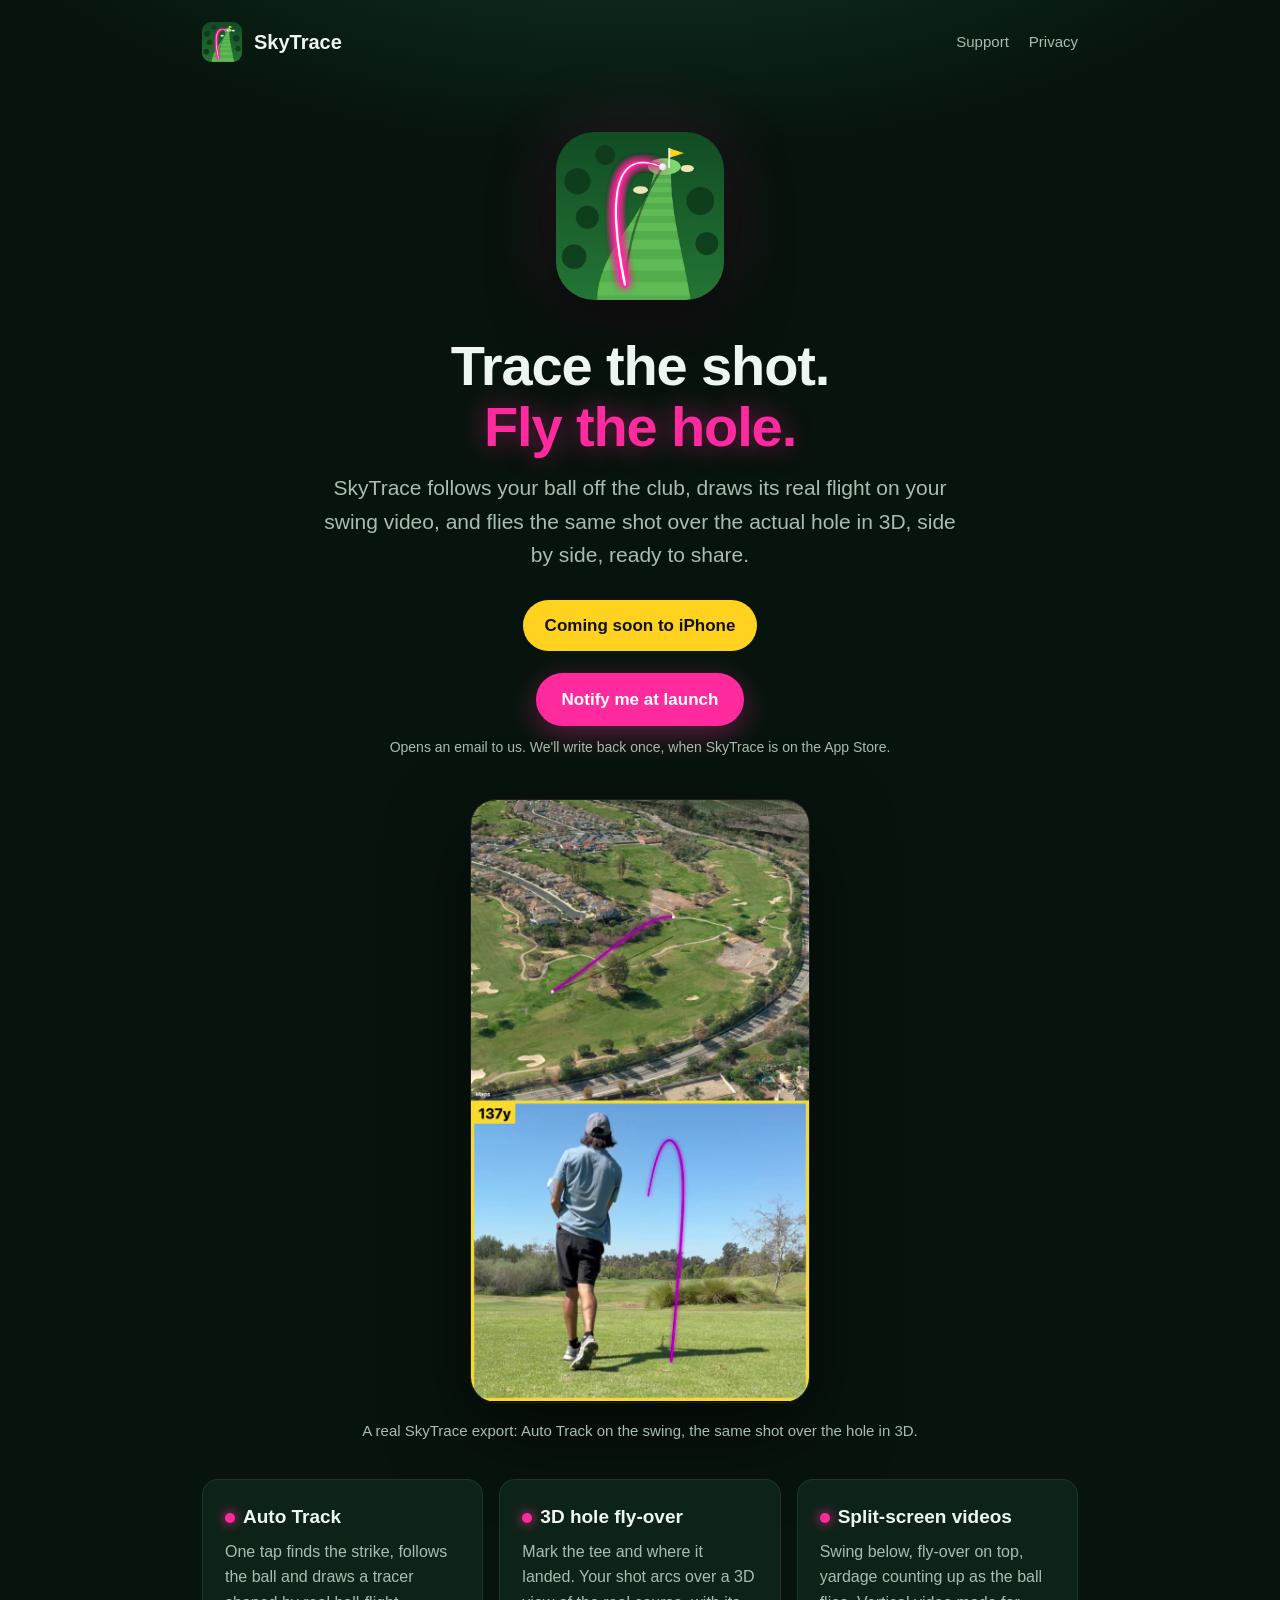
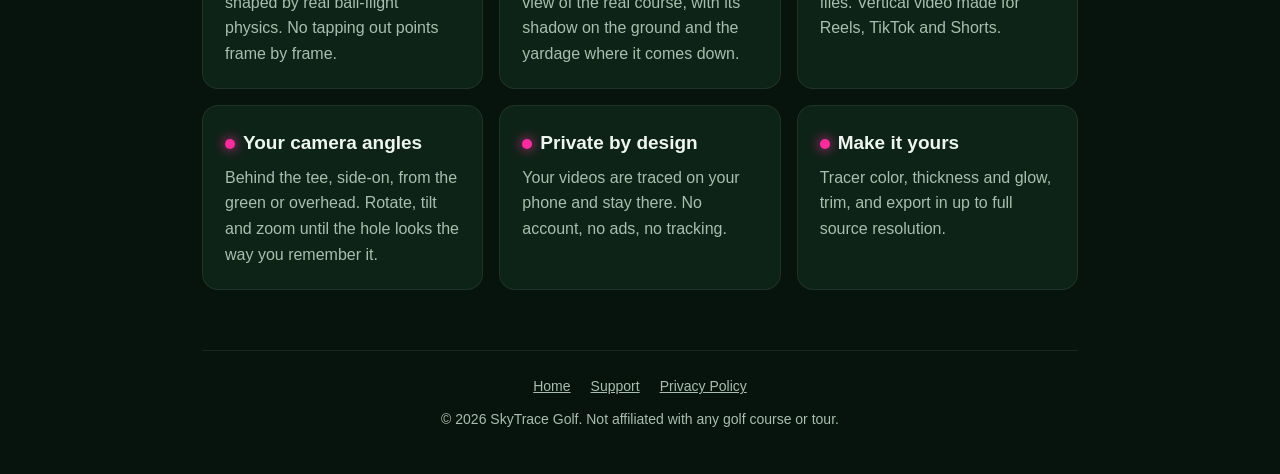
==== index.html @ c8bcfa70 "Publish site 2026-10-10 20:21" ====
<!doctype html>
<html lang="en">
<head>
<meta charset="utf-8">
<meta name="viewport" content="width=device-width, initial-scale=1">
<title>SkyTrace Golf: Shot Tracer + 3D Hole Flyover</title>
<meta name="description" content="Trace your golf shots automatically and watch them fly over the real hole in 3D. Coming soon to iPhone.">
<meta property="og:title" content="SkyTrace Golf: Shot Tracer + 3D Hole Flyover">
<meta property="og:description" content="Trace your golf shots automatically and watch them fly over the real hole in 3D. Coming soon to iPhone.">
<meta property="og:image" content="https://golfskytrace.app/demo-poster.jpg">
<meta name="theme-color" content="#07140d">
<link rel="icon" href="/icon.png">
<link rel="apple-touch-icon" href="/apple-touch-icon.png">
<link rel="stylesheet" href="/style.css">
</head>
<body>
<div class="wrap">
<header>
  <a class="brand" href="/"><img src="/icon.png" alt="SkyTrace app icon">SkyTrace</a>
  <nav><a href="/support/">Support</a><a href="/privacy/">Privacy</a></nav>
</header>
<main>
<section class="hero">
  <img src="/icon.png" alt="SkyTrace Golf">
  <h1>Trace the shot.<br><em>Fly the hole.</em></h1>
  <p class="lead">SkyTrace follows your ball off the club, draws its real flight on your swing video, and flies the same shot over the actual hole in 3D, side by side, ready to share.</p>
  <span class="badge">Coming soon to iPhone</span>
  <p class="notify"><a class="button" href="mailto:support@golfskytrace.app?subject=Notify%20me%20when%20SkyTrace%20launches&body=Please%20let%20me%20know%20when%20SkyTrace%20Golf%20is%20on%20the%20App%20Store.">Notify me at launch</a><br><small>Opens an email to us. We'll write back once, when SkyTrace is on the App Store.</small></p>
</section>
<section>
  <div class="demo">
    <video src="/demo.mp4" poster="/demo-poster.jpg" autoplay muted loop playsinline preload="metadata" aria-label="SkyTrace demo: a golf swing with a pink tracer below, and the same shot flying over a 3D view of the hole above, with the yardage counting up to 186 yards"></video>
  </div>
  <p class="demo-caption">A real SkyTrace export: Auto Track on the swing, the same shot over the hole in 3D.</p>
</section>
<section class="grid">
  <div class="card"><h3><span class="dot"></span>Auto Track</h3><p>One tap finds the strike, follows the ball and draws a tracer shaped by real ball-flight physics. No tapping out points frame by frame.</p></div>
  <div class="card"><h3><span class="dot"></span>3D hole fly-over</h3><p>Mark the tee and where it landed. Your shot arcs over a 3D view of the real course, with its shadow on the ground and the yardage where it comes down.</p></div>
  <div class="card"><h3><span class="dot"></span>Split-screen videos</h3><p>Swing below, fly-over on top, yardage counting up as the ball flies. Vertical video made for Reels, TikTok and Shorts.</p></div>
  <div class="card"><h3><span class="dot"></span>Your camera angles</h3><p>Behind the tee, side-on, from the green or overhead. Rotate, tilt and zoom until the hole looks the way you remember it.</p></div>
  <div class="card"><h3><span class="dot"></span>Private by design</h3><p>Your videos are traced on your phone and stay there. No account, no ads, no tracking.</p></div>
  <div class="card"><h3><span class="dot"></span>Make it yours</h3><p>Tracer color, thickness and glow, trim, and export in up to full source resolution.</p></div>
</section>
</main>
<footer>
  <a href="/">Home</a><a href="/support/">Support</a><a href="/privacy/">Privacy Policy</a>
  <div style="margin-top:10px">© 2026 SkyTrace Golf. Not affiliated with any golf course or tour.</div>
</footer>
</div>
</body>
</html>
---- style.css ----
:root { --bg:#07140d; --panel:#0e2318; --text:#eef6f0; --muted:#a9bdb0; --pink:#ff2a9e; --yellow:#ffd21f; --green:#3fae57; }
* { box-sizing:border-box; }
body { margin:0; background:radial-gradient(1200px 600px at 50% -10%, #14402a 0%, var(--bg) 60%); color:var(--text);
  font:17px/1.6 -apple-system, BlinkMacSystemFont, "SF Pro Text", "Segoe UI", Roboto, Helvetica, Arial, sans-serif; }
a { color:var(--yellow); }
.wrap { max-width:920px; margin:0 auto; padding:0 22px; }
header { display:flex; align-items:center; justify-content:space-between; padding:22px 0; }
.brand { display:flex; align-items:center; gap:12px; font-weight:700; font-size:20px; color:var(--text); text-decoration:none; }
.brand img { width:40px; height:40px; border-radius:9px; }
nav a { color:var(--muted); text-decoration:none; margin-left:20px; font-size:15px; }
nav a:hover { color:var(--text); }
.hero { text-align:center; padding:48px 0 30px; }
.hero img { width:168px; height:168px; border-radius:38px; box-shadow:0 24px 60px rgba(0,0,0,.55), 0 0 80px rgba(255,42,158,.18); }
h1 { font-size:clamp(34px, 6vw, 56px); line-height:1.08; margin:28px 0 14px; letter-spacing:-.02em; }
h1 em { font-style:normal; color:var(--pink); text-shadow:0 0 28px rgba(255,42,158,.5); }
.lead { font-size:clamp(18px, 2.4vw, 21px); color:var(--muted); max-width:640px; margin:0 auto 28px; }
.badge { display:inline-block; padding:12px 22px; border-radius:999px; background:var(--yellow); color:#111; font-weight:700; }
.grid { display:grid; grid-template-columns:repeat(auto-fit, minmax(250px, 1fr)); gap:16px; padding:36px 0 20px; }
.card { background:var(--panel); border:1px solid rgba(255,255,255,.07); border-radius:16px; padding:22px; }
.card h3 { margin:0 0 6px; font-size:19px; }
.card p { margin:0; color:var(--muted); font-size:16px; }
.dot { display:inline-block; width:10px; height:10px; border-radius:50%; background:var(--pink); box-shadow:0 0 12px var(--pink); margin-right:8px; }
main.doc { max-width:720px; padding-bottom:40px; }
main.doc h1 { font-size:38px; margin-top:20px; }
main.doc h2 { font-size:22px; margin:34px 0 8px; }
main.doc p, main.doc li { color:#d3e2d8; }
.updated { color:var(--muted); font-size:15px; }
footer { border-top:1px solid rgba(255,255,255,.08); margin-top:40px; padding:24px 0 44px; color:var(--muted); font-size:14px; text-align:center; }
footer a { color:var(--muted); margin:0 10px; }
.notify { margin:22px 0 0; }
.notify small { display:block; margin-top:10px; color:var(--muted); font-size:14px; }
.button { display:inline-block; padding:13px 26px; border-radius:999px; background:var(--pink); color:#fff; font-weight:700; text-decoration:none; box-shadow:0 8px 30px rgba(255,42,158,.35); }
.button:hover { filter:brightness(1.1); }
.demo { display:flex; justify-content:center; padding:10px 0 6px; }
.demo video { width:min(340px, 82vw); aspect-ratio:9/16; border-radius:26px; border:1px solid rgba(255,255,255,.12); box-shadow:0 30px 80px rgba(0,0,0,.6); background:#000; }
.demo-caption { text-align:center; color:var(--muted); font-size:15px; margin:10px 0 0; }
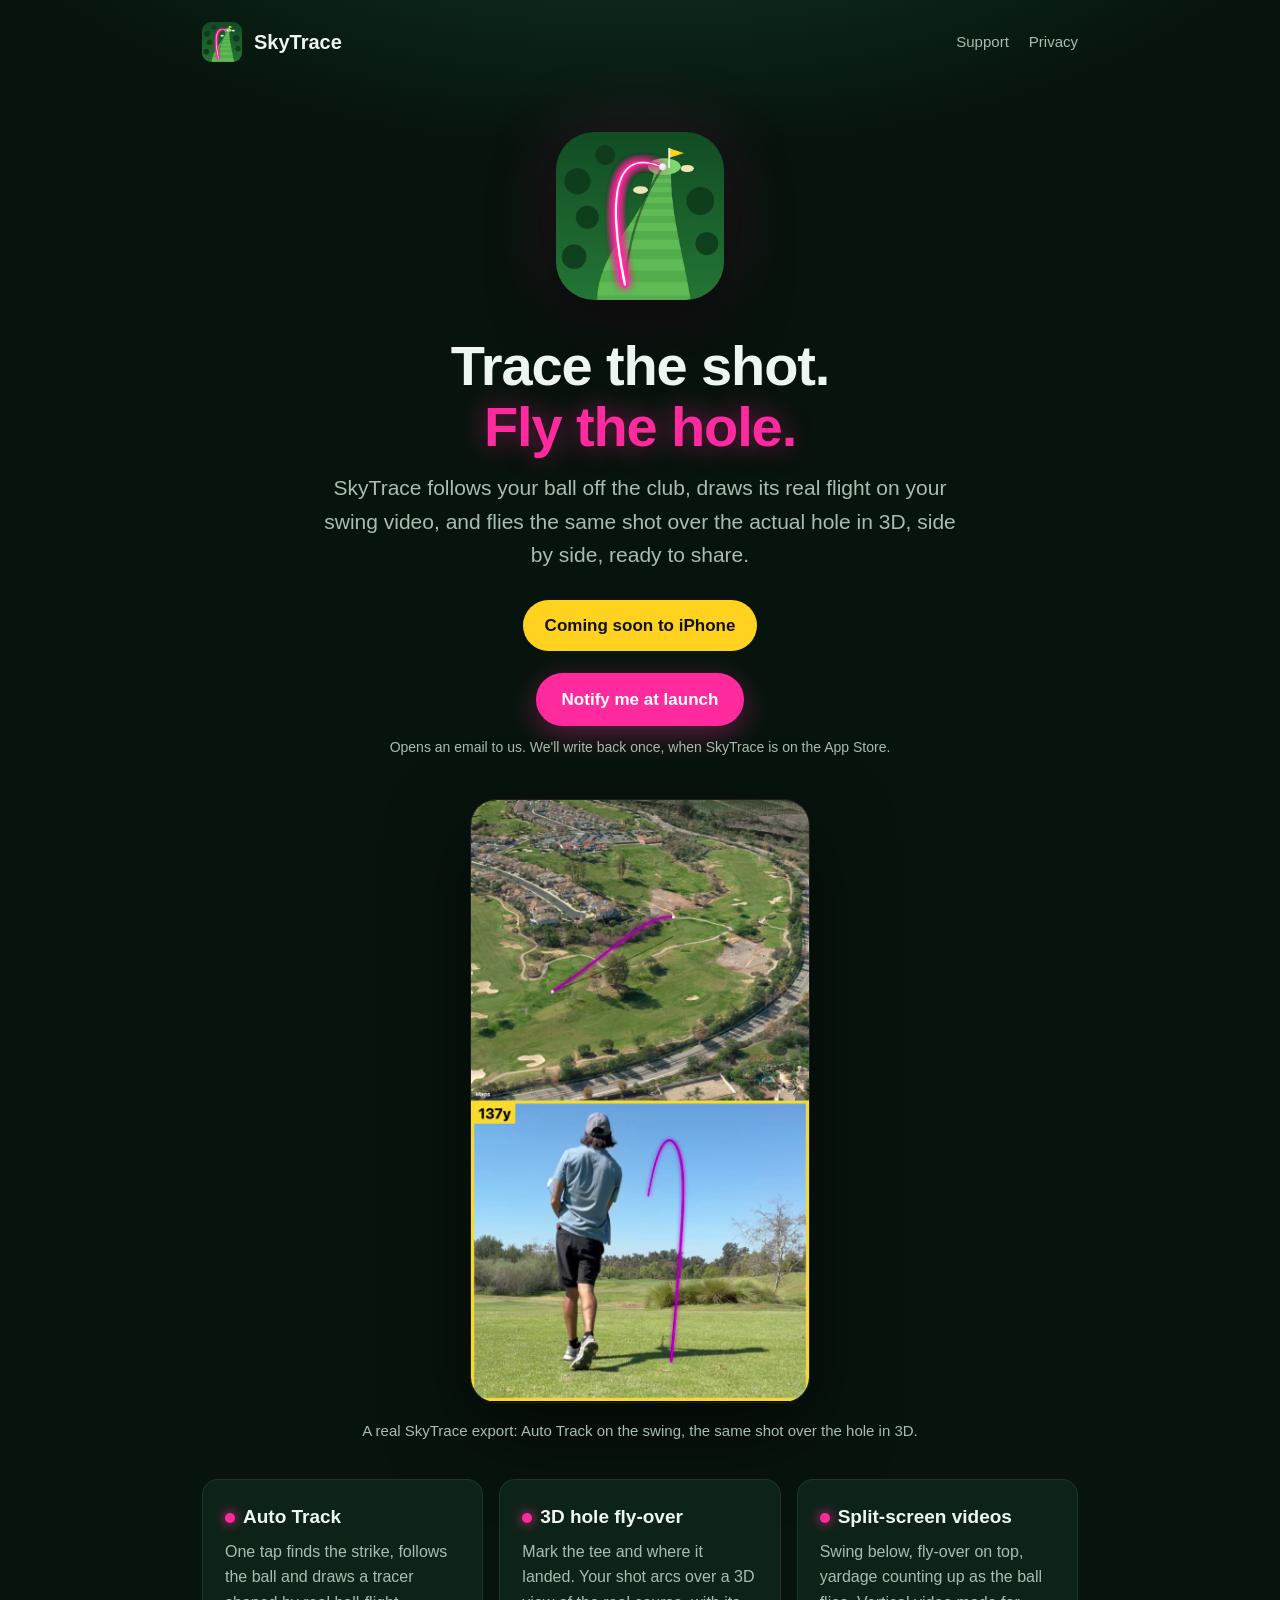
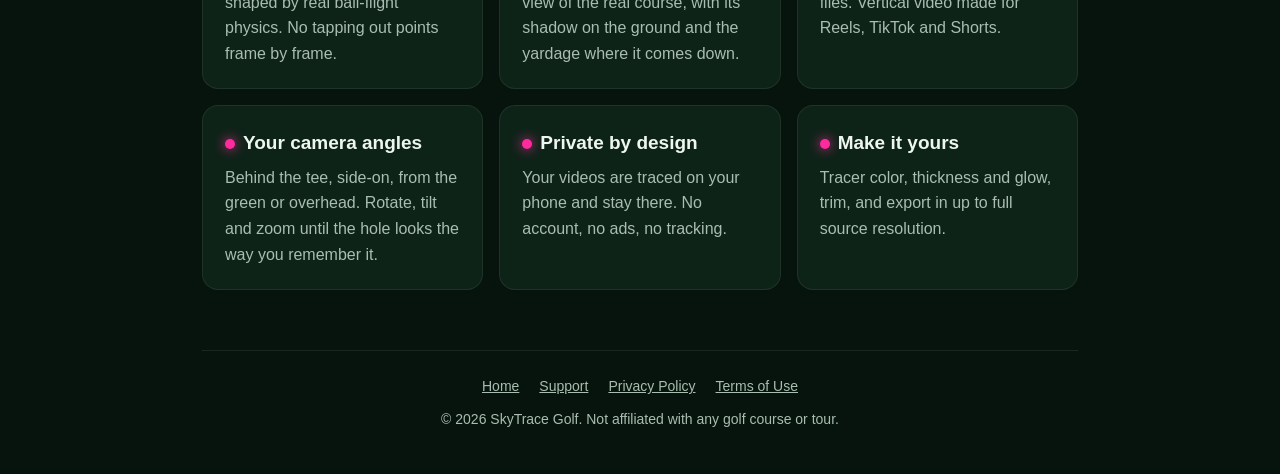
==== commit 8c9a9061: "Add Terms of Use page and link it from every footer Co-Authored-By: Claude Opus 5.5 <noreply@anthrop" ====
--- a/index.html
+++ b/index.html
@@ -43,7 +43,7 @@
 </section>
 </main>
 <footer>
-  <a href="/">Home</a><a href="/support/">Support</a><a href="/privacy/">Privacy Policy</a>
+  <a href="/">Home</a><a href="/support/">Support</a><a href="/privacy/">Privacy Policy</a><a href="/terms/">Terms of Use</a>
   <div style="margin-top:10px">© 2026 SkyTrace Golf. Not affiliated with any golf course or tour.</div>
 </footer>
 </div>
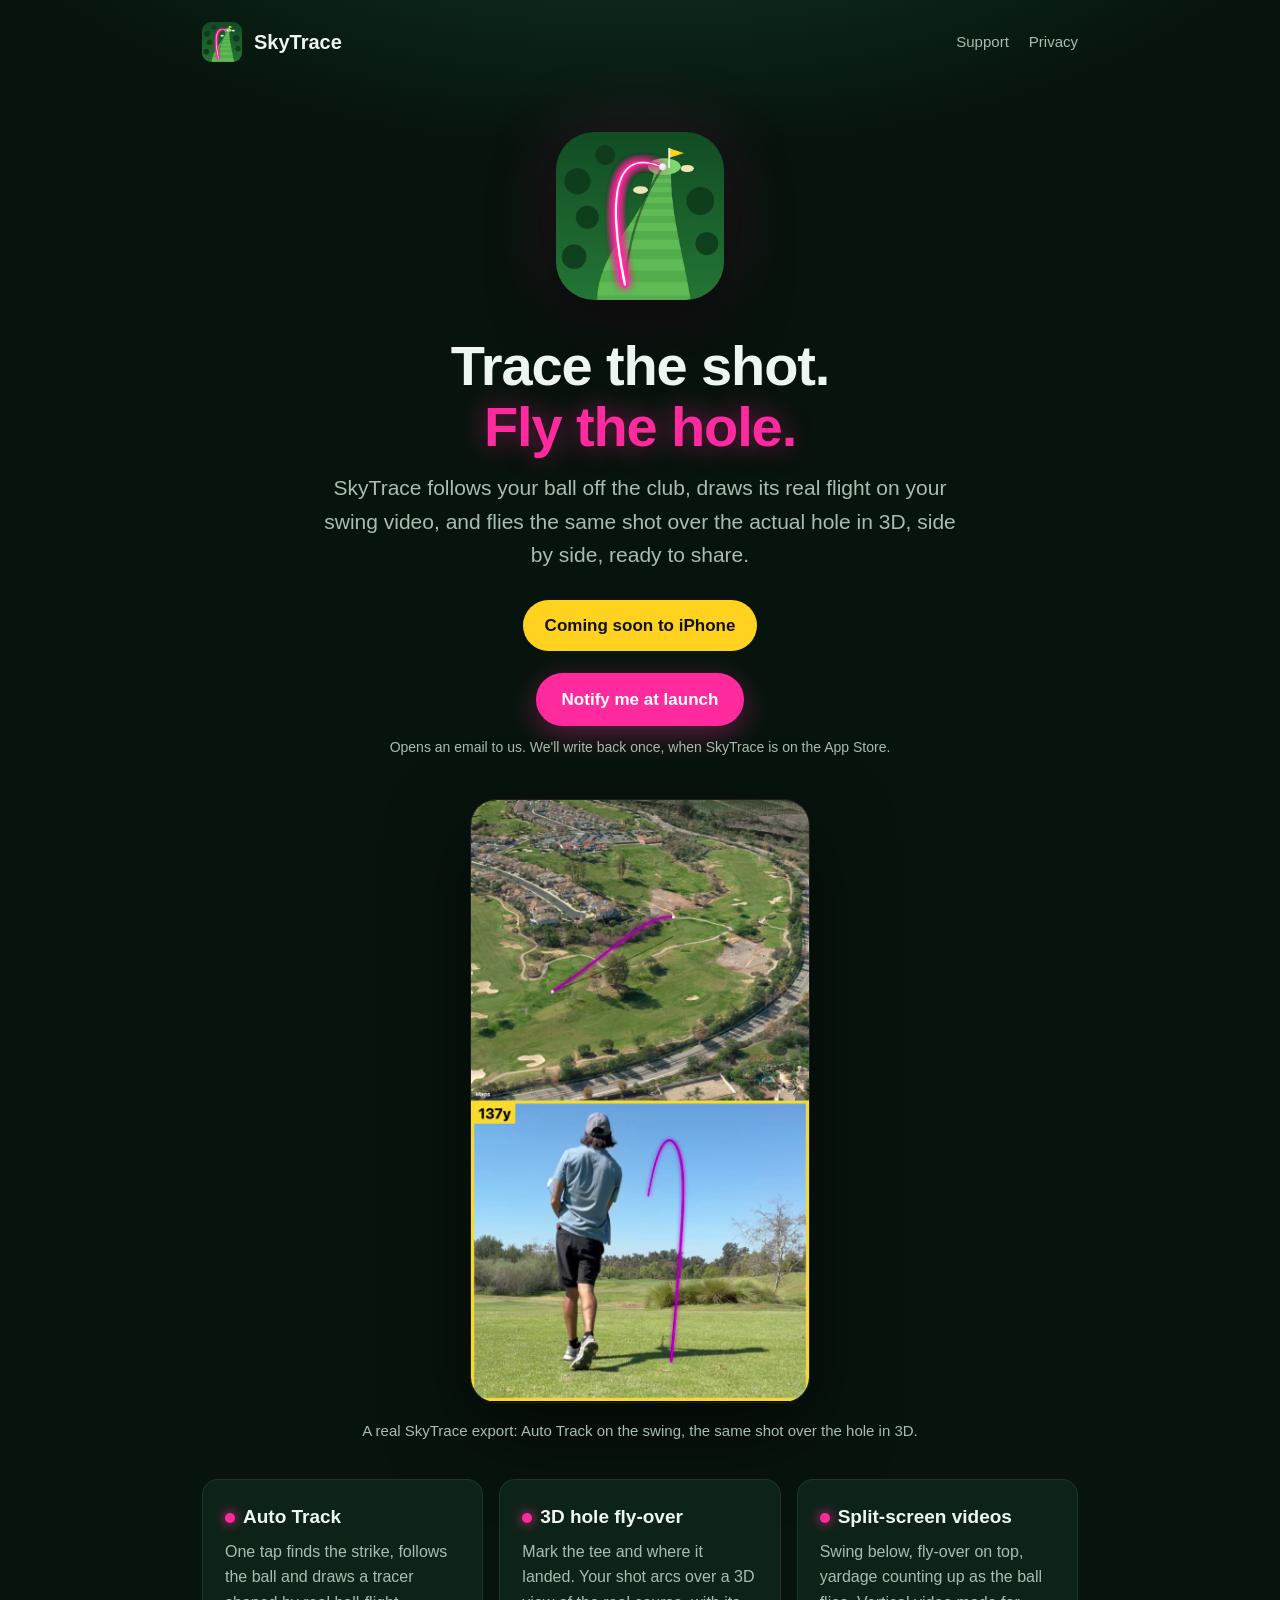
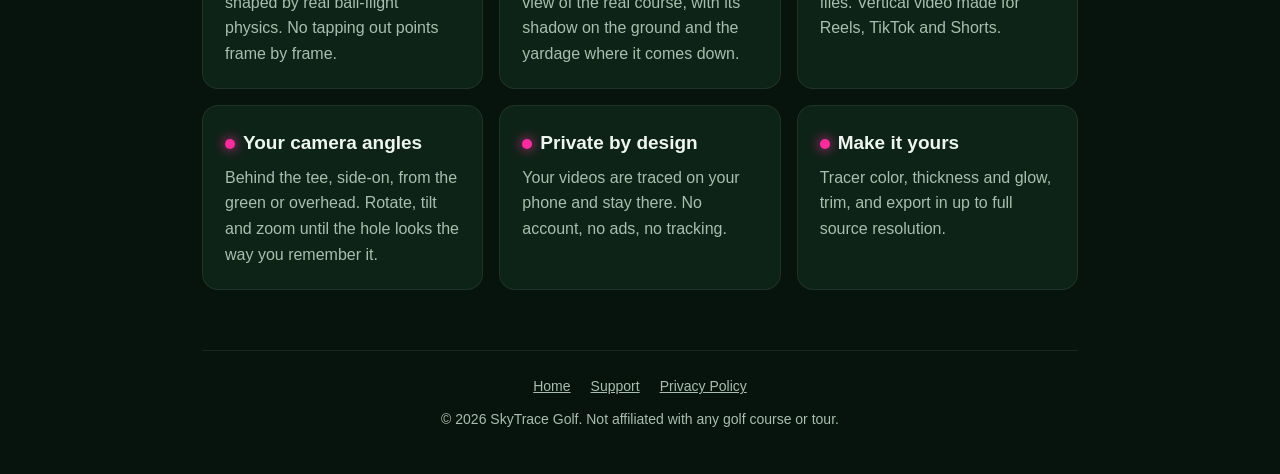
==== commit f7842316: "Publish site 2026-10-21 16:31" ====
--- a/index.html
+++ b/index.html
@@ -43,7 +43,7 @@
 </section>
 </main>
 <footer>
-  <a href="/">Home</a><a href="/support/">Support</a><a href="/privacy/">Privacy Policy</a><a href="/terms/">Terms of Use</a>
+  <a href="/">Home</a><a href="/support/">Support</a><a href="/privacy/">Privacy Policy</a>
   <div style="margin-top:10px">© 2026 SkyTrace Golf. Not affiliated with any golf course or tour.</div>
 </footer>
 </div>
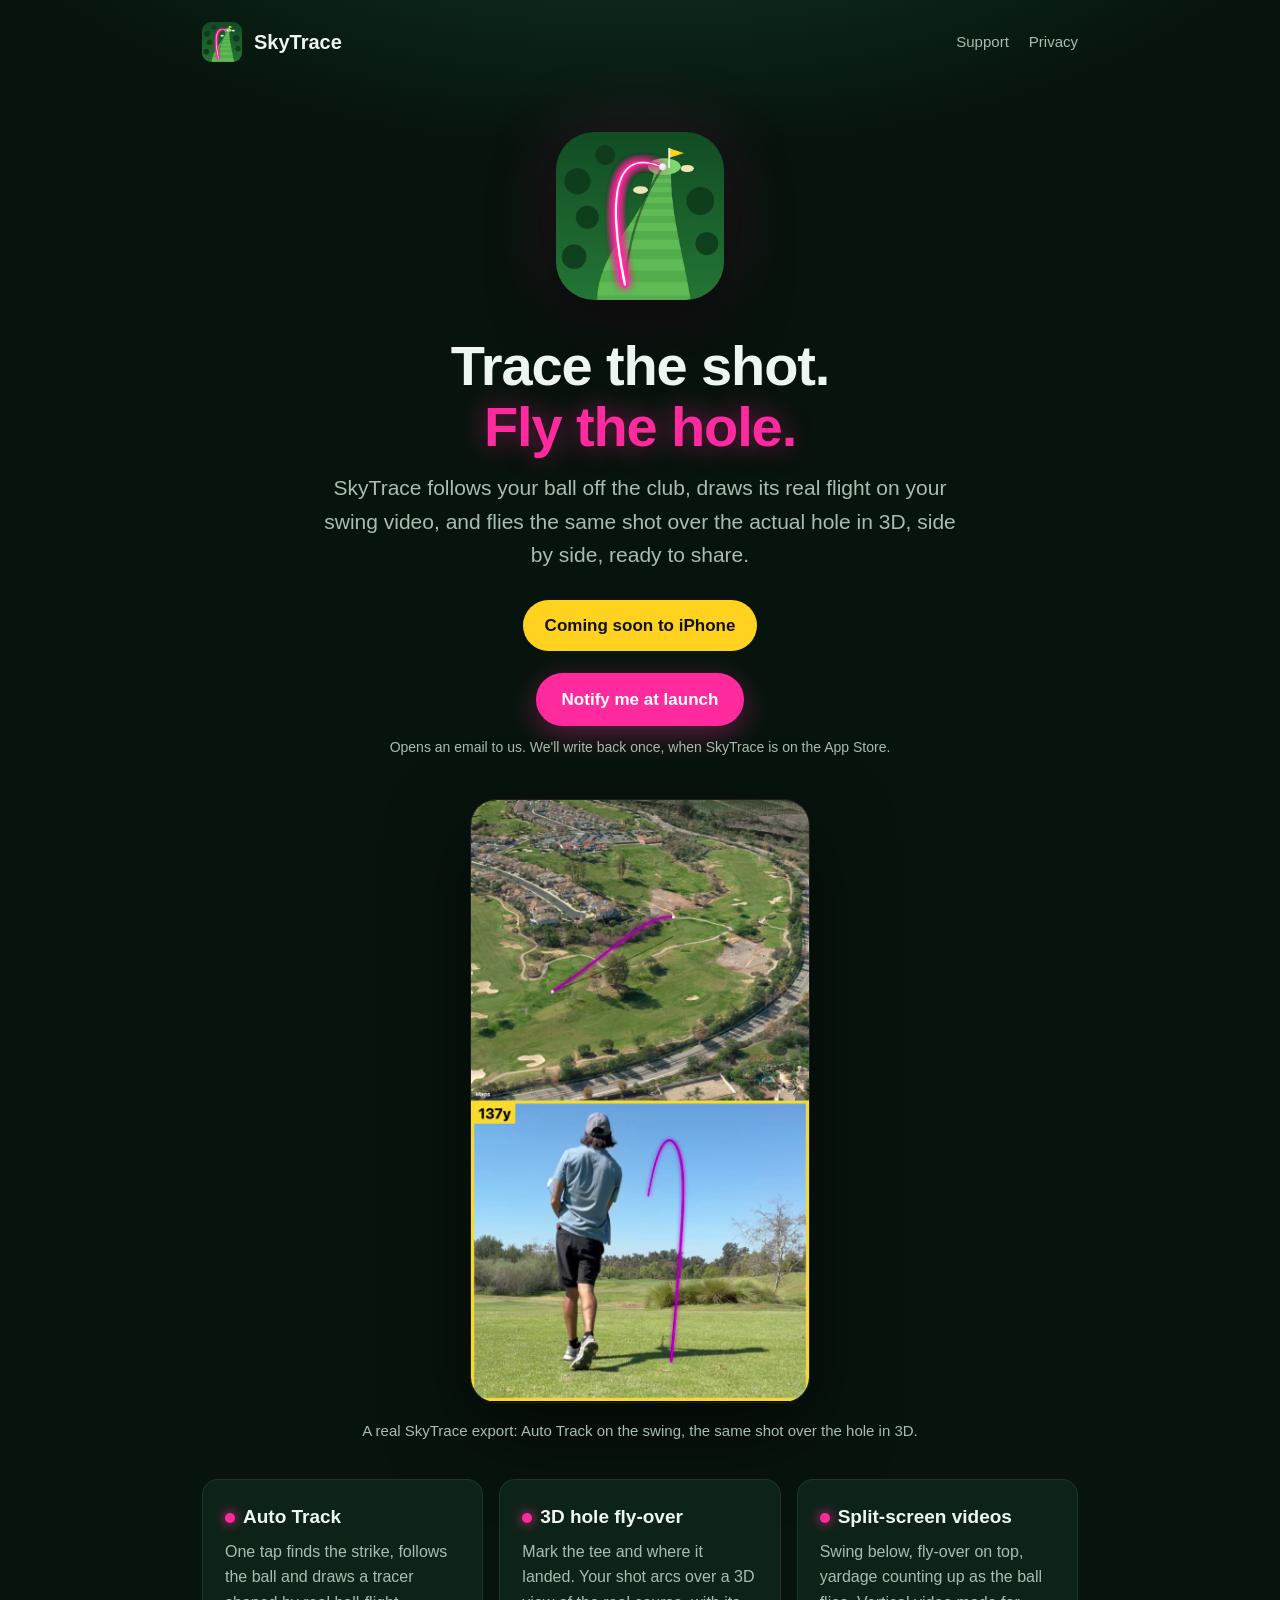
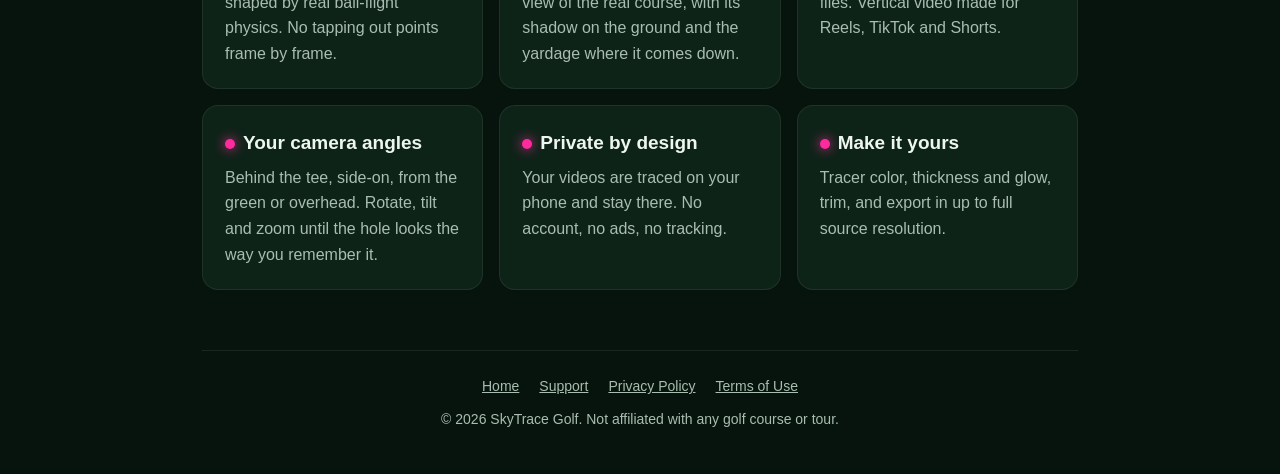
==== commit 644272cb: "Add Terms of Use page, linked from every page Co-Authored-By: Claude Opus 5.5 <noreply@anthropic.com" ====
--- a/index.html
+++ b/index.html
@@ -43,7 +43,7 @@
 </section>
 </main>
 <footer>
-  <a href="/">Home</a><a href="/support/">Support</a><a href="/privacy/">Privacy Policy</a>
+  <a href="/">Home</a><a href="/support/">Support</a><a href="/privacy/">Privacy Policy</a><a href="/terms/">Terms of Use</a>
   <div style="margin-top:10px">© 2026 SkyTrace Golf. Not affiliated with any golf course or tour.</div>
 </footer>
 </div>
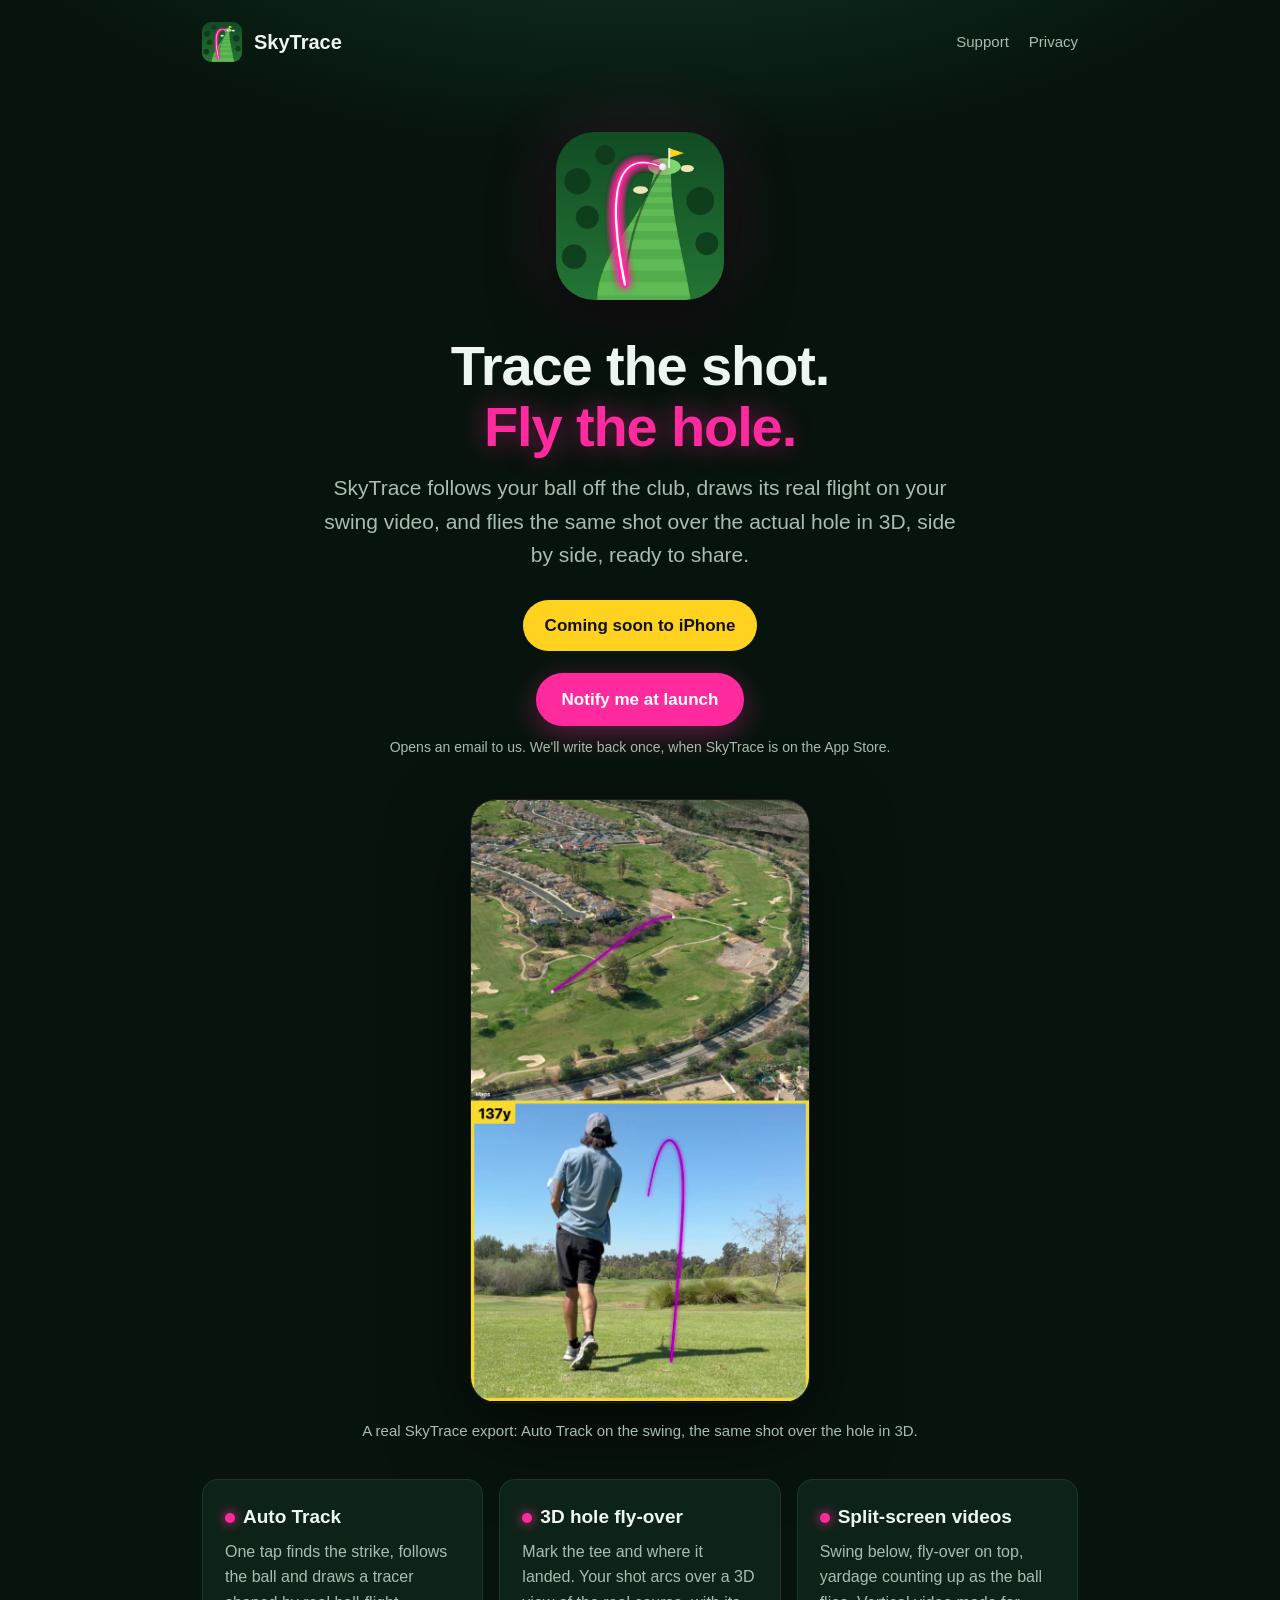
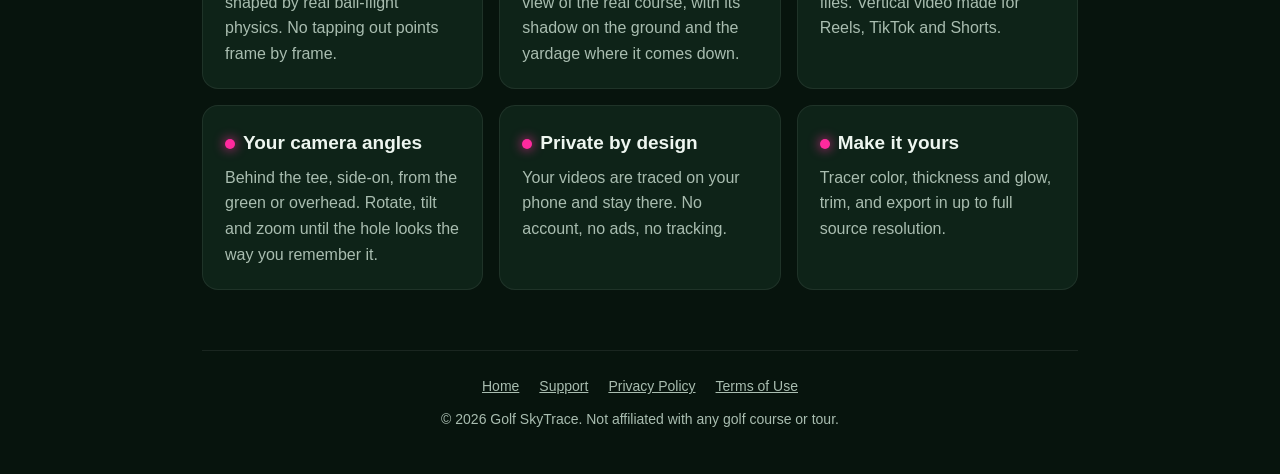
==== commit fcc8c23a: "Name: Golf SkyTrace, matching the App Store Co-Authored-By: Claude Opus 5.5 <noreply@anthropic.com> " ====
--- a/index.html
+++ b/index.html
@@ -3,9 +3,9 @@
 <head>
 <meta charset="utf-8">
 <meta name="viewport" content="width=device-width, initial-scale=1">
-<title>SkyTrace Golf: Shot Tracer + 3D Hole Flyover</title>
+<title>Golf SkyTrace: Shot Tracer + 3D Hole Flyover</title>
 <meta name="description" content="Trace your golf shots automatically and watch them fly over the real hole in 3D. Coming soon to iPhone.">
-<meta property="og:title" content="SkyTrace Golf: Shot Tracer + 3D Hole Flyover">
+<meta property="og:title" content="Golf SkyTrace: Shot Tracer + 3D Hole Flyover">
 <meta property="og:description" content="Trace your golf shots automatically and watch them fly over the real hole in 3D. Coming soon to iPhone.">
 <meta property="og:image" content="https://golfskytrace.app/demo-poster.jpg">
 <meta name="theme-color" content="#07140d">
@@ -21,7 +21,7 @@
 </header>
 <main>
 <section class="hero">
-  <img src="/icon.png" alt="SkyTrace Golf">
+  <img src="/icon.png" alt="Golf SkyTrace">
   <h1>Trace the shot.<br><em>Fly the hole.</em></h1>
   <p class="lead">SkyTrace follows your ball off the club, draws its real flight on your swing video, and flies the same shot over the actual hole in 3D, side by side, ready to share.</p>
   <span class="badge">Coming soon to iPhone</span>
@@ -44,7 +44,7 @@
 </main>
 <footer>
   <a href="/">Home</a><a href="/support/">Support</a><a href="/privacy/">Privacy Policy</a><a href="/terms/">Terms of Use</a>
-  <div style="margin-top:10px">© 2026 SkyTrace Golf. Not affiliated with any golf course or tour.</div>
+  <div style="margin-top:10px">© 2026 Golf SkyTrace. Not affiliated with any golf course or tour.</div>
 </footer>
 </div>
 </body>
